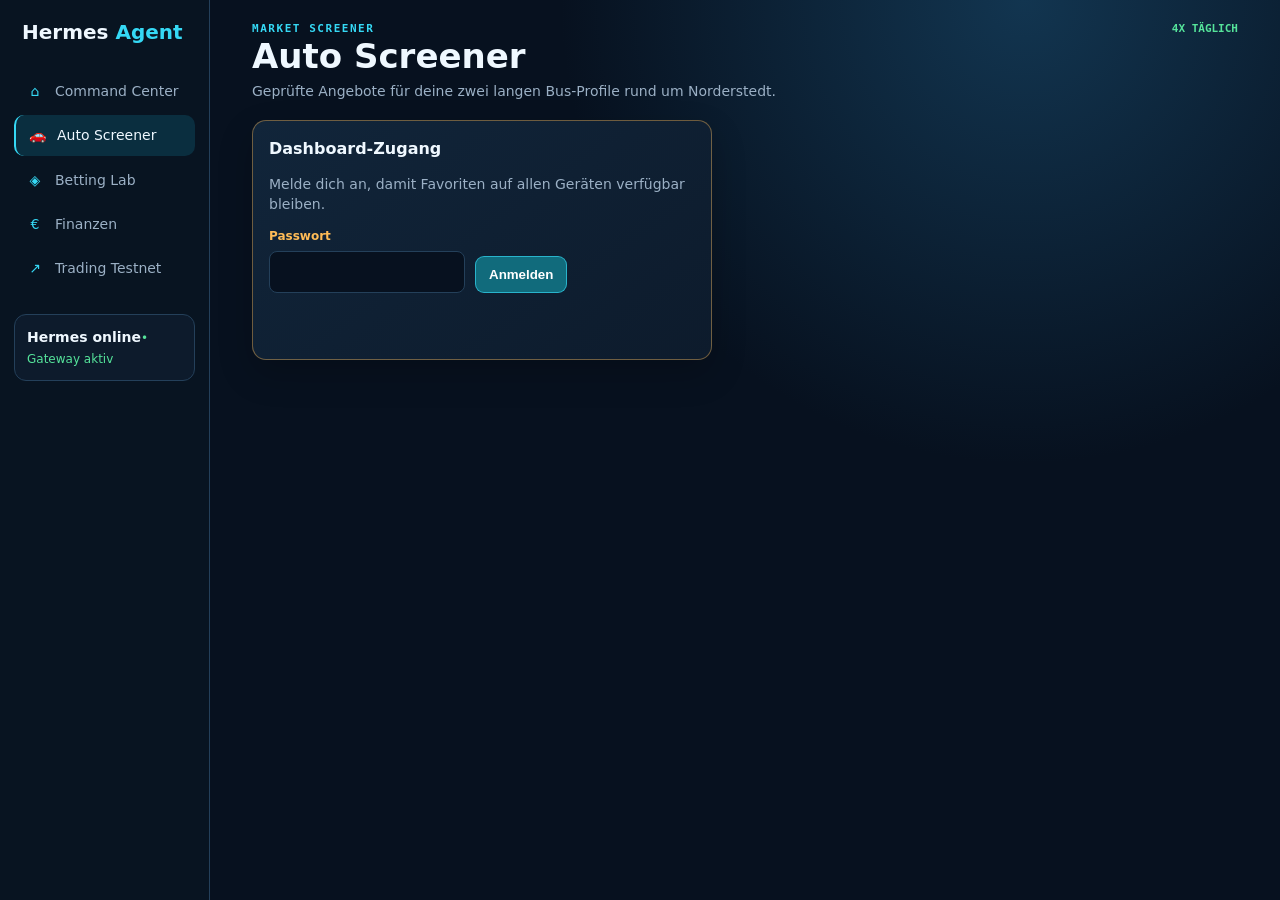
==== auto-market.html @ 31f5e05e "Add auto market screener" ====
<!doctype html>
<html lang="de">
<head>
  <meta charset="utf-8">
  <meta name="viewport" content="width=device-width,initial-scale=1">
  <title>Auto Screener | Hermes Agent</title>
  <style>
    :root{--bg:#07111f;--panel:#0d1b2c;--panel-2:#11253a;--text:#eff8ff;--muted:#9bb0c5;--line:#24405a;--cyan:#35d9f5;--amber:#ffbc57;--green:#55e39a;--red:#ff9c9c}
    *{box-sizing:border-box}body{margin:0;background:radial-gradient(circle at 80% 0,#123550 0,transparent 34%),var(--bg);color:var(--text);font:14px/1.45 Inter,Manrope,system-ui,sans-serif}.app{display:grid;grid-template-columns:210px minmax(0,1fr);min-height:100vh}aside{padding:18px 14px;border-right:1px solid var(--line);background:#081522e6}.brand{margin:0 8px 24px;font-size:20px;font-weight:800}.brand span{color:var(--cyan)}nav a{display:flex;align-items:center;gap:10px;margin:4px 0;padding:10px 11px;border-radius:10px;color:var(--muted);text-decoration:none}nav a:hover,nav a.active{color:var(--text);background:#1598b833;border-left:2px solid var(--cyan)}.nav-icon{width:20px;text-align:center;color:var(--cyan)}.agent{margin-top:26px;padding:12px;border:1px solid var(--line);border-radius:12px;background:var(--panel)}.online{color:var(--green);font-size:12px}main{min-width:0;padding:22px clamp(16px,4vw,42px) 42px}.page-header{display:flex;align-items:flex-start;justify-content:space-between;gap:16px;margin-bottom:18px}.eyebrow{margin:0 0 3px;color:var(--cyan);font:700 11px ui-monospace,monospace;letter-spacing:.14em;text-transform:uppercase}.page-header h1{margin:0;font-size:clamp(24px,3vw,34px);line-height:1.1}.page-header p:last-child{margin:6px 0 0;color:var(--muted)}.live{color:var(--green);font:700 11px ui-monospace,monospace;white-space:nowrap}.panel{min-width:0;padding:16px;border:1px solid var(--line);border-radius:14px;background:linear-gradient(145deg,var(--panel-2),var(--panel));box-shadow:0 14px 35px #0003}.panel h2{margin:0 0 7px;font-size:16px}.muted{color:var(--muted)}.hidden{display:none!important}.login-panel{max-width:460px;border-color:#ffbc5766}.form-row{display:flex;align-items:end;gap:10px;flex-wrap:wrap}.field{display:grid;gap:5px;min-width:150px}.field label{color:var(--amber);font-weight:700;font-size:12px}.field input{width:100%;padding:10px;border:1px solid var(--line);border-radius:8px;background:#07111f;color:var(--text);font:inherit}button{border:1px solid #35d9f5aa;border-radius:9px;padding:10px 13px;background:#116b7c;color:#fff;font-weight:800;cursor:pointer}button:hover{background:#158da2}button:disabled{cursor:not-allowed;opacity:.6}.error{color:var(--red);min-height:22px}.toolbar{display:flex;align-items:end;justify-content:space-between;gap:14px;flex-wrap:wrap;margin-bottom:16px}.filters{display:flex;gap:10px;align-items:end;flex-wrap:wrap}.filter-field{width:150px}.refresh-state{color:var(--muted);font-size:12px;text-align:right}.profile-section{margin-top:18px}.profile-heading{display:flex;align-items:baseline;justify-content:space-between;gap:10px;margin-bottom:10px}.profile-heading h2{margin:0}.count{color:var(--cyan);font:700 12px ui-monospace,monospace}.cards{display:grid;grid-template-columns:repeat(auto-fit,minmax(250px,1fr));gap:14px}.listing-card{display:flex;flex-direction:column;overflow:hidden;padding:0}.listing-image{display:block;width:100%;height:170px;object-fit:cover;background:#0a1625}.image-fallback{display:grid;place-items:center;height:170px;color:var(--muted);background:linear-gradient(135deg,#12253a,#091421);font-weight:800}.listing-content{display:grid;gap:9px;padding:14px}.listing-title{display:flex;justify-content:space-between;gap:8px;align-items:start}.listing-title h3{margin:0;font-size:16px;line-height:1.2}.favorite{flex:none;padding:6px 9px;border-color:#ffbc57aa;background:transparent;color:var(--amber)}.favorite[aria-pressed=true]{background:#a76d27;color:#fff}.price{color:var(--amber);font-size:20px;font-weight:900}.facts{display:grid;grid-template-columns:1fr 1fr;gap:5px 12px;margin:0}.facts dt{color:var(--muted)}.facts dd{margin:0;text-align:right;font-weight:700}.evidence{padding:8px 10px;border-left:2px solid var(--green);background:#55e39a12;color:#c9ffe1;font-size:12px}.offer-link{color:var(--cyan);font-weight:800;text-decoration:none}.offer-link:hover{text-decoration:underline}.empty{padding:20px;color:var(--muted);border:1px dashed var(--line);border-radius:10px}@media(max-width:640px){.app{display:block}.app aside{padding:13px 14px;border-right:0;border-bottom:1px solid var(--line)}.brand{display:inline-block;margin:0 7px 12px;font-size:18px}nav a{padding:8px 10px}main{padding:16px 13px 28px}.page-header{display:block}.live{display:block;margin-top:8px}.toolbar{display:block}.filters{margin-bottom:12px}.filter-field{width:100%}.refresh-state{text-align:left}.cards{grid-template-columns:1fr}.listing-image,.image-fallback{height:190px}}
    @media(prefers-reduced-motion:reduce){*{scroll-behavior:auto!important;transition:none!important}}
  </style>
</head>
<body>
  <div class="app">
    <aside>
      <div class="brand">Hermes <span>Agent</span></div>
      <nav aria-label="Hauptnavigation">
        <a href="/"><span class="nav-icon">&#8962;</span>Command Center</a>
        <a class="active" href="/auto-market" aria-current="page"><span class="nav-icon">&#128663;</span>Auto Screener</a>
        <a href="/betting"><span class="nav-icon">&#9672;</span>Betting Lab</a>
        <a href="/finanzen.html"><span class="nav-icon">&#8364;</span>Finanzen</a>
        <a href="/trading"><span class="nav-icon">&#8599;</span>Trading Testnet</a>
      </nav>
      <div class="agent"><strong>Hermes online</strong><span class="online">&bull; Gateway aktiv</span></div>
    </aside>
    <main>
      <header class="page-header">
        <div><p class="eyebrow">Market Screener</p><h1>Auto Screener</h1><p>Gepr&uuml;fte Angebote f&uuml;r deine zwei langen Bus-Profile rund um Norderstedt.</p></div>
        <span class="live">4X T&Auml;GLICH</span>
      </header>

      <section id="login-panel" class="panel login-panel" aria-labelledby="login-title">
        <h2 id="login-title">Dashboard-Zugang</h2>
        <p class="muted">Melde dich an, damit Favoriten auf allen Ger&auml;ten verf&uuml;gbar bleiben.</p>
        <form id="login-form" class="form-row">
          <div class="field"><label for="password">Passwort</label><input id="password" type="password" autocomplete="current-password" required></div>
          <button type="submit">Anmelden</button>
        </form>
        <p id="login-error" class="error" role="alert"></p>
      </section>

      <section id="app-panel" class="hidden" aria-live="polite">
        <div class="toolbar">
          <form id="filter-form" class="filters" aria-label="Screener-Filter">
            <div class="field filter-field"><label for="max-price">Maximalpreis (&euro;)</label><input id="max-price" type="number" min="1" step="1000" required></div>
            <div class="field filter-field"><label for="max-distance">Maximale Entfernung (km)</label><input id="max-distance" type="number" min="1" step="10" required></div>
            <button type="submit">Filter anwenden</button>
          </form>
          <div id="refresh-state" class="refresh-state"></div>
        </div>
        <div id="profiles"></div>
      </section>
    </main>
  </div>
  <script src="/auto-market.js"></script>
</body>
</html>
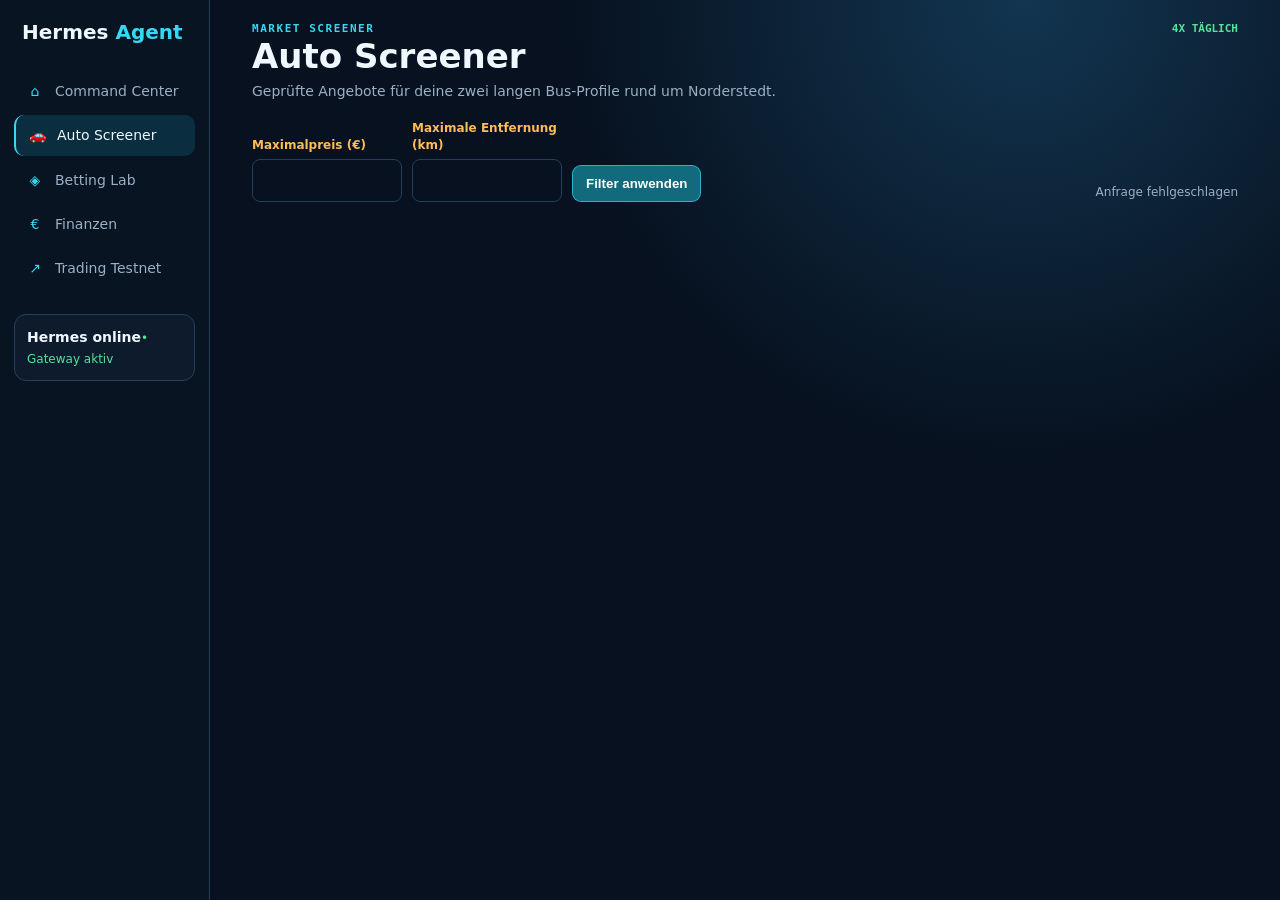
==== commit a03b3b71: "Remove auto market password flow" ====
--- a/auto-market.html
+++ b/auto-market.html
@@ -29,17 +29,7 @@
         <span class="live">4X T&Auml;GLICH</span>
       </header>
 
-      <section id="login-panel" class="panel login-panel" aria-labelledby="login-title">
-        <h2 id="login-title">Dashboard-Zugang</h2>
-        <p class="muted">Melde dich an, damit Favoriten auf allen Ger&auml;ten verf&uuml;gbar bleiben.</p>
-        <form id="login-form" class="form-row">
-          <div class="field"><label for="password">Passwort</label><input id="password" type="password" autocomplete="current-password" required></div>
-          <button type="submit">Anmelden</button>
-        </form>
-        <p id="login-error" class="error" role="alert"></p>
-      </section>
-
-      <section id="app-panel" class="hidden" aria-live="polite">
+      <section id="app-panel" aria-live="polite">
         <div class="toolbar">
           <form id="filter-form" class="filters" aria-label="Screener-Filter">
             <div class="field filter-field"><label for="max-price">Maximalpreis (&euro;)</label><input id="max-price" type="number" min="1" step="1000" required></div>
